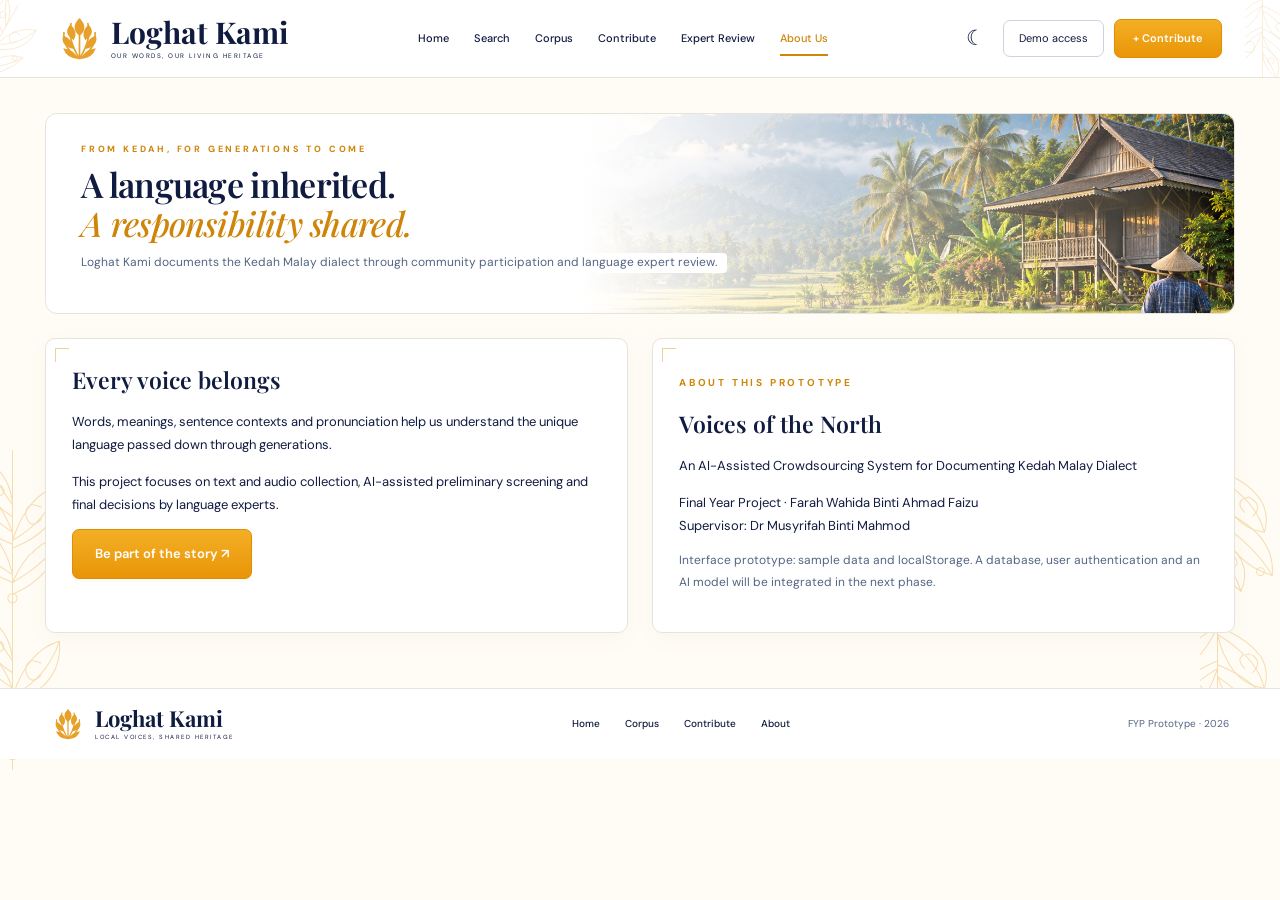
==== loghat-kami/about.html @ 86fd9ef3 "Design interface" ====
<!DOCTYPE html>
<html lang="en" data-theme="light">

<head>
    <meta charset="UTF-8">
    <script>try{document.documentElement.dataset.theme=JSON.parse(localStorage.getItem("lk-theme"))||"light"}catch{}</script>
    <meta name="viewport" content="width=device-width, initial-scale=1.0">
    <meta name="description" content="Loghat Kami — documenting and preserving the Kedah Malay dialect.">
    <title>About Us · Loghat Kami</title>
    <link rel="stylesheet" href="css/style.css">
    <link rel="stylesheet" href="css/heritage.css">
    <script src="js/data.js" defer></script>
    <script src="js/app.js" defer></script>
</head>

<body><a class="skip" href="#main">Skip to content</a>
    <header><a class="brand" href="index.html"><span class="brand-icon" aria-hidden="true"><svg viewBox="0 0 50 60"
                    fill="none" xmlns="http://www.w3.org/2000/svg">
                    <path d="M25 55V9M25 55Q4 42 6 22M25 55Q46 42 44 22M25 55Q9 28 15 11M25 55Q41 28 35 11"
                        stroke="currentColor" stroke-width="2" />
                    <path
                        d="M25 5Q13 17 25 27Q37 17 25 5M14 13Q4 24 18 32Q24 22 14 13M36 13Q46 24 32 32Q26 22 36 13M5 26Q1 39 18 43Q18 32 5 26M45 26Q49 39 32 43Q32 32 45 26M5 42Q9 54 23 55Q19 44 5 42M45 42Q41 54 27 55Q31 44 45 42"
                        fill="currentColor" />
                </svg></span><span>Loghat Kami<small>OUR WORDS, OUR LIVING HERITAGE</small></span></a>
        <nav aria-label="Main navigation"><a href="index.html">Home</a><a href="corpus.html?q=" class="search-nav">Search</a><a href="corpus.html">Corpus</a><a href="contribute.html">Contribute</a><a href="review.html">Expert Review</a><a href="about.html" aria-current="page">About Us</a></nav>
        <div class="nav-actions"><button id="theme" class="icon-button" aria-label="Toggle colour theme">☀</button><button id="profile" class="outline">Demo access</button><a class="button gold small" href="contribute.html">+
                Contribute</a></div>
    </header>
    <main id="main" class="page">
        <div class="page-intro"><span class="eyebrow">FROM KEDAH, FOR GENERATIONS TO COME</span>
            <h1>A language inherited.<br><em>A responsibility shared.</em></h1>
            <p>Loghat Kami documents the Kedah Malay dialect through community participation and language expert review.</p>
        </div>
        <div class="about-grid">
            <section class="panel">
                <h2>Every voice belongs</h2>
                <p>Words, meanings, sentence contexts and pronunciation help us understand the unique language passed down through generations.</p>
                <p>This project focuses on text and audio collection, AI-assisted preliminary screening and final decisions by language experts.</p><a class="button gold" href="contribute.html">Be part of the story ↗</a>
            </section>
            <section class="panel"><span class="eyebrow">ABOUT THIS PROTOTYPE</span>
                <h2>Voices of the North</h2>
                <p>An AI-Assisted Crowdsourcing System for Documenting Kedah Malay Dialect</p>
                <p>Final Year Project · Farah Wahida Binti Ahmad Faizu<br>Supervisor: Dr Musyrifah Binti Mahmod</p>
                <p class="muted">Interface prototype: sample data and localStorage. A database, user authentication and an AI model will be integrated in the next phase.</p>
            </section>
        </div>
    </main>
    <footer><a class="brand" href="index.html"><span class="brand-icon" aria-hidden="true"><svg viewBox="0 0 50 60"
                    fill="none" xmlns="http://www.w3.org/2000/svg">
                    <path d="M25 55V9M25 55Q4 42 6 22M25 55Q46 42 44 22M25 55Q9 28 15 11M25 55Q41 28 35 11"
                        stroke="currentColor" stroke-width="2" />
                    <path
                        d="M25 5Q13 17 25 27Q37 17 25 5M14 13Q4 24 18 32Q24 22 14 13M36 13Q46 24 32 32Q26 22 36 13M5 26Q1 39 18 43Q18 32 5 26M45 26Q49 39 32 43Q32 32 45 26M5 42Q9 54 23 55Q19 44 5 42M45 42Q41 54 27 55Q31 44 45 42"
                        fill="currentColor" />
                </svg></span><span>Loghat Kami<small>LOCAL VOICES, SHARED HERITAGE</small></span></a>
        <nav class="footer-nav" aria-label="Footer navigation"><a href="index.html">Home</a><a href="corpus.html">Corpus</a><a href="contribute.html">Contribute</a><a href="about.html">About</a></nav><span>FYP Prototype · 2026</span>
    </footer>
    <dialog id="detail"><button class="dialog-close icon-button" aria-label="Close">✕</button>
        <div id="detail-content"></div>
    </dialog>
    <div id="toast" role="status"></div>
</body>

</html>
---- loghat-kami/css/style.css ----
@import url('https://fonts.googleapis.com/css2?family=DM+Sans:wght@400;500;600;700&family=Playfair+Display:ital,wght@0,500;0,600;0,700;1,500;1,600&display=swap');
:root {
    --bg: #071c22;
    --surface: #0d2830;
    --surface2: #12343c;
    --text: #f2f0e8;
    --muted: #a0b4b5;
    --line: #28434a;
    --gold: #e4bd74;
    --gold-dark: #302611;
    --green: #78d5ae;
    --shadow: 0 16px 45px #0002;
    color-scheme: dark
}

html[data-theme=light] {
    --bg: #f8f5ed;
    --surface: #fffdf7;
    --surface2: #ecefe5;
    --text: #173632;
    --muted: #5b716c;
    --line: #d6dcd0;
    --gold: #936322;
    --gold-dark: #fff6e3;
    --green: #237b57;
    color-scheme: light
}

* {
    box-sizing: border-box
}

body {
    margin: 0;
    background: var(--bg);
    color: var(--text);
    font: 14px/1.65 'DM Sans', Arial, sans-serif
}

h1,
h2,
h3,
.brand {
    font-family: 'Playfair Display', Georgia, serif
}

h1,
h2,
h3,
p {
    margin-top: 0
}

h1 {
    font-size: clamp(38px, 4.6vw, 68px);
    line-height: 1.15;
    font-weight: 500;
    letter-spacing: -1.5px
}

h2 {
    font-size: 30px;
    line-height: 1.3;
    font-weight: 500
}

h3 {
    font-size: 29px;
    margin-bottom: 8px
}

a {
    color: inherit;
    text-decoration: none
}

button,
input,
textarea,
select {
    font: inherit
}

button,
a,
input,
select,
textarea {
    -webkit-tap-highlight-color: transparent
}

button,
.button {
    cursor: pointer
}

button:focus-visible,
a:focus-visible {
    outline: 3px solid var(--gold);
    outline-offset: 4px
}

button {
    border: 0
}

header {
    height: 100px;
    display: flex;
    align-items: center;
    justify-content: space-between;
    padding: 0 5%;
    gap: 25px;
    border-bottom: 1px solid var(--line)
}

.brand {
    display: flex;
    align-items: center;
    gap: 10px;
    font-size: 28px;
    font-weight: 600;
    white-space: nowrap;
    line-height: 1.2
}

.brand-icon {
    font-size: 55px;
    color: var(--gold);
    line-height: 1
}

.brand small {
    display: block;
    font: 8px/2.5 'DM Sans', Arial, sans-serif;
    letter-spacing: 2px
}

.nav-actions,
nav {
    display: flex;
    align-items: center;
    gap: 24px
}

nav a {
    font-size: 12px;
    position: relative;
    padding: 38px 0
}

nav a[aria-current] {
    color: var(--gold)
}

nav a[aria-current]:after {
    content: '';
    position: absolute;
    height: 2px;
    background: var(--gold);
    bottom: 23px;
    left: 0;
    right: 0
}

.nav-actions {
    gap: 12px
}

.button,
button.gold {
    display: inline-flex;
    align-items: center;
    justify-content: center;
    border-radius: 5px;
    padding: 13px 22px;
    font-weight: 600
}

.gold {
    background: #e4bd74;
    color: #192b26
}

.small {
    padding: 10px 17px
}

.outline {
    background: transparent;
    border: 1px solid var(--line);
    border-radius: 5px;
    color: var(--text);
    padding: 10px 16px
}

.icon-button {
    background: transparent;
    color: var(--gold);
    font-size: 22px;
    padding: 8px
}

.hero {
    position: relative;
    min-height: 580px;
    background: linear-gradient(90deg, #061d23 1%, #061d23e8 27%, #061d2350 65%, #061d230a), url('../assets/kedah.svg') center 58%/cover;
    color: #fff7e8;
    padding: 66px 7% 85px;
    overflow: hidden
}

.hero:before {
    content: '✥';
    position: absolute;
    left: -50px;
    top: 25px;
    font-size: 250px;
    opacity: .1;
    color: #f0c879
}

.hero-content {
    position: relative;
    max-width: 610px
}

.eyebrow {
    font-size: 10px;
    letter-spacing: 2.8px;
    color: var(--gold);
    font-weight: 700;
    display: block;
    margin-bottom: 18px
}

.hero h1 {
    margin-bottom: 22px
}

.hero h1 em,
h1 em {
    color: #e8c98b;
    font-weight: 500
}

.hero p {
    max-width: 460px;
    color: #ccd5cc;
    font-size: 15px;
    line-height: 1.8;
    margin-bottom: 28px
}

.search {
    display: flex;
    align-items: center;
    background: var(--surface);
    border: 1px solid var(--line);
    border-radius: 6px;
    padding: 5px 6px 5px 16px;
    gap: 10px
}

.search input {
    border: 0 !important;
    background: transparent !important;
    margin: 0 !important;
    box-shadow: none !important;
    min-width: 0;
    width: 100%;
    padding: 10px !important;
    color: var(--text)
}

.hero-search {
    max-width: 530px;
    background: #092b30;
    border-color: #4c7669;
    color: #eee
}

.hero-search input {
    color: #fff
}

.search button {
    background: #e4bd74;
    color: #16302d;
    border-radius: 4px;
    padding: 11px 21px
}

.suggestions {
    display: flex;
    align-items: center;
    gap: 10px;
    color: #c4cfc6;
    font-size: 11px;
    margin-top: 14px
}

.suggestions a {
    border: 1px solid #7c95826b;
    padding: 3px 15px;
    border-radius: 20px
}

.hero-note {
    position: absolute;
    right: 7%;
    bottom: 120px;
    text-align: right;
    display: grid;
    gap: 13px
}

.hero-note strong {
    font: italic 30px/1.4 Georgia, serif;
    color: #fff0c9
}

.hero-note span {
    font-size: 9px;
    letter-spacing: 2px
}

.hero-bottom {
    position: absolute;
    bottom: 0;
    left: 0;
    right: 0;
    padding: 20px 7%;
    background: #09232bbf;
    border-top: 1px solid #d4b56a33;
    font-size: 9px;
    letter-spacing: 2px;
    display: flex;
    justify-content: space-between;
    color: #e6d1a4
}

.stats {
    display: grid;
    grid-template-columns: repeat(4, 1fr);
    margin: 0 7%;
    border-bottom: 1px solid var(--line)
}

.stat {
    padding: 26px 25px;
    display: flex;
    gap: 16px;
    align-items: center;
    border-right: 1px solid var(--line)
}

.stat:last-child {
    border: 0
}

.stat-icon {
    font-size: 25px;
    color: var(--gold)
}

.stat strong {
    display: block;
    font: 26px Georgia, serif;
    line-height: 1.4
}

.stat small {
    font-size: 10px;
    color: var(--muted)
}

.section {
    margin: 55px 7%
}

.section-heading {
    display: flex;
    align-items: end;
    justify-content: space-between;
    gap: 20px;
    margin-bottom: 25px
}

.section-heading h2 {
    margin: 0
}

.section-heading .eyebrow {
    margin-bottom: 8px
}

.text-link {
    font-size: 12px;
    color: var(--gold)
}

.word-grid {
    display: grid;
    grid-template-columns: repeat(4, minmax(0, 1fr));
    gap: 20px
}

.word-card {
    border: 1px solid var(--line);
    background: var(--surface);
    border-radius: 8px;
    overflow: hidden;
    transition: transform .2s, box-shadow .2s
}

.word-card:hover {
    transform: translateY(-4px);
    box-shadow: var(--shadow)
}

.word-body {
    padding: 22px 20px 15px;
    min-height: 183px
}

.word-title {
    display: flex;
    justify-content: space-between;
    align-items: start
}

.word-title h3 {
    font-size: 29px
}

.audio-button {
    border: 1px solid var(--line);
    background: var(--surface2);
    color: var(--gold);
    border-radius: 50%;
    width: 31px;
    height: 31px
}

.word-card p {
    color: var(--muted);
    font-size: 12px;
    min-height: 40px;
    margin-bottom: 12px
}

.word-meta {
    display: flex;
    justify-content: space-between;
    font-size: 10px;
    color: var(--muted)
}

.badge {
    font-size: 9px;
    display: inline-block;
    border: 1px solid #59947a66;
    color: var(--green);
    background: #4b997515;
    padding: 3px 8px;
    border-radius: 20px
}

.word-landscape {
    height: 105px;
    background: linear-gradient(0deg, #092b3033, #092b3000), url('../assets/kedah.svg') center 60%/cover;
    border-top: 1px solid var(--line);
    display: flex;
    align-items: end;
    justify-content: end;
    padding: 10px
}

.word-landscape button {
    font-size: 10px;
    background: #072329c9;
    color: #fff;
    border: 1px solid #ffffff33;
    padding: 5px 10px;
    border-radius: 3px
}

.word-card:nth-child(2n) .word-landscape {
    background-position: 85% 65%
}

.journey {
    display: grid;
    grid-template-columns: 1.1fr 1fr;
    background: var(--surface);
    border: 1px solid var(--line);
    padding: 38px 45px;
    border-radius: 8px;
    gap: 70px
}

.journey p {
    color: var(--muted);
    font-size: 13px
}

.steps>div {
    display: flex;
    gap: 20px;
    margin: 0 0 20px
}

.steps b {
    font: italic 24px Georgia;
    color: var(--gold);
    border-bottom: 1px solid var(--line)
}

.steps span {
    font-size: 12px;
    color: var(--muted)
}

.steps strong {
    display: block;
    font-size: 14px;
    color: var(--text)
}

footer {
    margin-top: 70px;
    padding: 32px 7%;
    border-top: 1px solid var(--line);
    display: flex;
    align-items: center;
    justify-content: space-between;
    gap: 25px
}

footer .brand {
    font-size: 23px
}

footer p,
footer>span {
    font-size: 11px;
    color: var(--muted);
    margin: 0
}

.page {
    max-width: 1250px;
    margin: 0 auto;
    padding: 45px 45px 20px;
    min-height: 65vh
}

.page-intro {
    margin: 0 0 30px;
    max-width: 800px
}

.page-intro h1 {
    font-size: 43px;
    margin-bottom: 14px
}

.page-intro p,
.muted {
    color: var(--muted);
    font-size: 12px
}

.panel {
    padding: 27px;
    background: var(--surface);
    border: 1px solid var(--line);
    border-radius: 8px
}

.panel h2 {
    font-size: 23px;
    margin-bottom: 15px
}

.panel p {
    line-height: 1.8
}

.workflow {
    display: flex;
    gap: 35px;
    padding: 17px 0;
    margin-bottom: 26px;
    border-block: 1px solid var(--line);
    color: var(--muted);
    font-size: 12px
}

.workflow .active {
    color: var(--gold)
}

.contribution-layout {
    display: grid;
    grid-template-columns: 1.3fr 1fr;
    gap: 24px
}

label {
    display: block;
    font-size: 12px;
    margin: 17px 0
}

input,
textarea,
select {
    width: 100%;
    padding: 12px 14px;
    background: var(--bg);
    color: var(--text);
    border: 1px solid var(--line);
    border-radius: 5px;
    margin-top: 7px
}

input:focus,
textarea:focus,
select:focus {
    outline: 1px solid var(--gold)
}

textarea {
    resize: vertical;
    min-height: 95px
}

.location-card {
    background: var(--surface2);
    display: flex;
    align-items: center;
    gap: 15px;
    padding: 20px;
    font-size: 30px;
    color: var(--gold);
    border-radius: 5px
}

.location-card strong {
    display: block;
    font-size: 12px;
    color: var(--text)
}

.location-card small {
    font-size: 10px;
    display: block;
    color: var(--muted)
}

.upload {
    display: flex;
    align-items: center;
    flex-direction: column;
    border: 1px dashed #72918c;
    border-radius: 6px;
    padding: 20px 12px;
    gap: 8px;
    color: var(--gold);
    font-size: 22px
}

.upload strong {
    font-size: 12px
}

.upload small {
    font-size: 10px;
    color: var(--muted)
}

.upload input {
    font-size: 10px;
    padding: 6px
}

.full {
    width: 100%
}

audio {
    width: 100%;
    margin: 10px 0
}

.notice {
    display: flex;
    align-items: start;
    gap: 12px;
    border: 1px solid #5483a44d;
    background: #5180aa12;
    padding: 16px 20px;
    color: var(--muted);
    font-size: 12px;
    border-radius: 6px;
    margin: 20px 0
}

.form-actions {
    grid-column: 1/-1;
    display: flex;
    justify-content: end;
    gap: 12px
}

.toolbar {
    display: flex;
    gap: 14px;
    align-items: center;
    margin-top: 28px
}

.toolbar .search {
    flex: 1
}

.toolbar select {
    width: 180px;
    margin: 0
}

.toolbar button {
    white-space: nowrap
}

.pagination {
    display: flex;
    justify-content: center;
    gap: 8px;
    margin: 25px
}

.pagination button {
    padding: 7px 14px;
    border-radius: 4px;
    background: var(--surface);
    color: var(--text);
    border: 1px solid var(--line)
}

.pagination button.active {
    background: var(--gold);
    color: var(--bg)
}

.screen-grid,
.about-grid {
    display: grid;
    grid-template-columns: 1fr 1fr;
    gap: 24px
}

.score {
    width: 120px;
    height: 120px;
    border-radius: 50%;
    border: 9px solid var(--green);
    display: flex;
    align-items: center;
    justify-content: center;
    font: 26px Georgia;
    color: var(--green);
    margin: 25px auto
}

.checklist {
    padding-left: 20px;
    line-height: 2.3;
    font-size: 12px
}

.review-grid {
    display: grid;
    grid-template-columns: 300px 1fr;
    gap: 24px;
    margin-top: 25px
}

.page .stats {
    margin: 0
}

.review-item {
    display: block;
    text-align: left;
    background: var(--bg);
    color: var(--text);
    border: 1px solid var(--line);
    padding: 14px;
    width: 100%;
    border-radius: 5px;
    margin-top: 12px
}

.review-item.selected {
    border-color: var(--gold)
}

.review-item small {
    display: block;
    color: var(--muted)
}

.review-actions {
    display: flex;
    gap: 10px;
    flex-wrap: wrap;
    margin-top: 25px
}

.danger {
    color: #f5a395;
    border-color: #934e4e
}

.table-wrap {
    overflow-x: auto;
    grid-column: 1/-1
}

table {
    width: 100%;
    border-collapse: collapse;
    text-align: left;
    background: var(--surface);
    font-size: 12px
}

th,
td {
    padding: 16px;
    border-bottom: 1px solid var(--line)
}

th {
    color: var(--gold)
}

.empty {
    text-align: center;
    padding: 50px;
    grid-column: 1/-1;
    border: 1px dashed var(--line);
    border-radius: 8px;
    color: var(--muted)
}

dialog {
    max-width: 550px;
    width: 90%;
    background: var(--surface);
    color: var(--text);
    border: 1px solid var(--line);
    border-radius: 10px;
    padding: 35px;
    box-shadow: var(--shadow)
}

dialog::backdrop {
    background: #0009;
    backdrop-filter: blur(4px)
}

.dialog-close {
    position: absolute;
    right: 12px;
    top: 10px
}

dl {
    display: grid;
    grid-template-columns: 95px 1fr;
    gap: 12px;
    font-size: 12px
}

dt {
    color: var(--muted)
}

dd {
    margin: 0;
    overflow-wrap: anywhere
}

#toast {
    position: fixed;
    bottom: 25px;
    left: 50%;
    transform: translateX(-50%);
    padding: 14px 24px;
    background: var(--text);
    color: var(--bg);
    border-radius: 6px;
    box-shadow: var(--shadow);
    display: none;
    z-index: 20;
    max-width: 90%;
    font-size: 12px
}

.skip {
    position: absolute;
    top: -80px
}

.skip:focus {
    top: 5px;
    left: 5px;
    background: var(--surface);
    padding: 10px;
    z-index: 100
}

.sr-only {
    position: absolute;
    width: 1px;
    height: 1px;
    overflow: hidden;
    clip: rect(0, 0, 0, 0)
}

.panel .eyebrow {
    margin-top: 10px
}

.review-edit {
    display: grid;
    grid-template-columns: 1fr 1fr;
    gap: 0 15px
}

.review-edit .span {
    grid-column: 1/-1
}

button:disabled {
    opacity: .5;
    cursor: not-allowed
}

@media(min-width:1600px) {
    header {
        padding-inline: 7%
    }
    .hero {
        min-height: 650px;
        padding-top: 95px
    }
    .hero-content {
        max-width: 660px
    }
}

@media(max-width:1100px) {
    header {
        height: auto;
        flex-wrap: wrap;
        padding: 20px 5%
    }
    nav {
        order: 3;
        width: 100%;
        justify-content: center
    }
    nav a {
        padding: 10px 0
    }
    nav a[aria-current]:after {
        bottom: 0
    }
    .word-grid {
        grid-template-columns: repeat(2, 1fr)
    }
    .hero-note {
        right: 5%
    }
    .hero-content {
        max-width: 560px
    }
    .stat {
        padding: 22px 10px;
        gap: 10px
    }
    .journey {
        gap: 30px
    }
    .toolbar {
        flex-wrap: wrap
    }
    .toolbar .search {
        flex-basis: 100%
    }
}

@media(max-width:650px) {
    header {
        gap: 12px
    }
    .brand {
        font-size: 24px
    }
    .nav-actions {
        margin-left: auto
    }
    .nav-actions .small {
        display: none
    }
    #profile {
        font-size: 10px;
        padding: 7px
    }
    nav {
        gap: 20px;
        overflow: auto;
        justify-content: flex-start
    }
    nav a {
        font-size: 11px;
        white-space: nowrap
    }
    .hero {
        padding: 45px 6% 95px;
        min-height: 570px;
        background-position: 65% center
    }
    .hero-note {
        display: none
    }
    .hero h1 {
        font-size: 46px
    }
    .hero p {
        font-size: 13px
    }
    .hero-bottom {
        font-size: 8px;
        padding: 20px 6%
    }
    .hero-bottom span {
        display: none
    }
    .suggestions {
        gap: 6px
    }
    .suggestions a {
        padding: 3px 10px
    }
    .stats {
        grid-template-columns: repeat(2, 1fr);
        margin: 0 6%
    }
    .stat {
        border-bottom: 1px solid var(--line);
        padding: 20px 8px
    }
    .stat:nth-child(2) {
        border-right: 0
    }
    .section {
        margin: 38px 6%
    }
    .section-heading {
        align-items: start
    }
    .section-heading h2 {
        font-size: 26px
    }
    .section-heading .text-link {
        max-width: 95px;
        text-align: right
    }
    .eyebrow {
        font-size: 8px;
        letter-spacing: 2px
    }
    .word-grid {
        gap: 12px
    }
    .word-body {
        padding: 17px 13px;
        min-height: 190px
    }
    .word-title h3 {
        font-size: 26px
    }
    .word-meta {
        gap: 5px;
        flex-wrap: wrap
    }
    .journey {
        grid-template-columns: 1fr;
        padding: 25px;
        gap: 20px
    }
    .page {
        padding: 30px 6%
    }
    .page-intro h1 {
        font-size: 34px
    }
    .contribution-layout,
    .screen-grid,
    .about-grid,
    .review-grid {
        grid-template-columns: 1fr
    }
    .workflow {
        gap: 15px;
        font-size: 10px
    }
    .panel {
        padding: 21px
    }
    .toolbar select {
        width: calc(50% - 8px)
    }
    .review-edit {
        grid-template-columns: 1fr
    }
    .review-edit .span {
        grid-column: auto
    }
    footer {
        flex-wrap: wrap;
        padding: 25px 6%;
        margin-top: 40px
    }
    footer p {
        display: none
    }
    .form-actions .button {
        font-size: 12px;
        padding: 12px
    }
    .review-actions button {
        flex: 1
    }
    .toolbar .outline {
        width: 100%
    }
}

.search button {
    flex-shrink: 0;
    white-space: nowrap
}

.brand-icon svg {
    display: block;
    width: 43px;
    height: 50px
}

.hero:before {
    content: '';
    width: 100px;
    height: 100px;
    left: -50px;
    top: 35px;
    border: 1px solid #d6b572;
    transform: rotate(45deg);
    box-shadow: 0 0 0 12px #d6b57222, 0 0 0 24px #d6b57222
}

.panel {
    position: relative
}

.panel:before {
    content: '';
    position: absolute;
    top: 7px;
    left: 7px;
    width: 13px;
    height: 13px;
    border-top: 1px solid var(--gold);
    border-left: 1px solid var(--gold);
    opacity: .6;
    pointer-events: none
}
---- loghat-kami/css/heritage.css ----
/* Shared heritage design: normal mode and night mode. */

:root,
html[data-theme="light"] {
    --bg: #fffcf5;
    --surface: #fff;
    --surface2: #f8f5e9;
    --text: #101b40;
    --muted: #536583;
    --line: #e6e4dc;
    --gold: #ce8509;
    --gold-dark: #fff0c7;
    --green: #087953;
    --shadow: 0 5px 22px #967c3a0b;
    --hero-wash: linear-gradient(90deg, #fffdf7f5 0%, #fffdf7dc 28%, #fffdf78a 45%, #fffdf700 68%);
    color-scheme: light
}

html[data-theme="dark"] {
    --bg: #0c1726;
    --surface: #132338;
    --surface2: #1b3045;
    --text: #f4efe2;
    --muted: #aebdd0;
    --line: #2c3e53;
    --gold: #eab654;
    --gold-dark: #332b1c;
    --green: #7bd4af;
    --shadow: 0 5px 22px #0002;
    --hero-wash: linear-gradient(90deg, #0c1726f5 0%, #0c1726dc 28%, #0c17268a 48%, #0c172611 80%);
    color-scheme: dark
}

body {
    background: var(--bg);
    font-size: 13px;
    position: relative
}

body:before,
body:after {
    content: '';
    position: absolute;
    z-index: -1;
    pointer-events: none;
    width: 130px;
    height: 320px;
    background: url('../assets/heritage-motif.svg') left top/125px auto repeat-y;
    opacity: .35;
    top: 450px
}

body:before {
    left: -50px
}

body:after {
    right: 0;
    bottom: 0;
    top: auto;
    width: 80px;
    transform: rotate(180deg)
}

header {
    height: 78px;
    padding: 0 4.5%;
    gap: 28px;
    background: var(--surface);
    position: relative;
    z-index: 2
}

header:before,
header:after {
    content: '';
    position: absolute;
    pointer-events: none;
    top: 0;
    bottom: 0;
    width: 70px;
    background: url('../assets/heritage-motif.svg') center/75px auto;
    opacity: .28
}

header:before {
    left: -36px;
    transform: rotate(30deg)
}

header:after {
    right: 0;
    width: 35px;
    transform: rotate(180deg)
}

.brand {
    font-size: 30px;
    gap: 10px;
    font-weight: 700;
    color: var(--text)
}

.brand small {
    font-size: 6.5px;
    letter-spacing: 1.5px;
    line-height: 2
}

.brand-icon {
    color: #e7a12a
}

.brand-icon svg {
    width: 43px;
    height: 49px
}

nav {
    gap: 25px
}

nav a {
    padding: 26px 0;
    font-size: 11px;
    font-weight: 500;
    white-space: nowrap
}

nav a[aria-current] {
    color: var(--gold)
}

nav a[aria-current]:after {
    bottom: 18px
}

.nav-actions {
    gap: 10px
}

.nav-actions .outline {
    padding: 8px 15px;
    font-size: 11px;
    border-color: #ccd3df
}

.nav-actions .small {
    padding: 9px 18px;
    font-size: 11px
}

.gold {
    background: linear-gradient(#f4af25, #e99507);
    color: #fff!important;
    border: 1px solid #dc8e06;
    box-shadow: 0 2px 4px #ce850911
}

.button,
button.gold,
.outline {
    border-radius: 7px
}

.icon-button {
    color: var(--text);
    font-size: 21px
}

.hero {
    min-height: 370px;
    padding: 34px 12% 25px;
    background: var(--hero-wash), url('../assets/kedah-heritage.png') center 57%/cover;
    color: var(--text);
    isolation: isolate
}

.hero:before {
    display: block;
    content: '';
    width: 145px;
    height: 100%;
    top: 0;
    left: -20px;
    transform: none;
    box-shadow: none;
    border: 0;
    background: url('../assets/heritage-motif.svg') center/140px 200px repeat-y;
    opacity: .55;
    z-index: -1
}

.hero-content {
    max-width: 690px
}

.hero h1 {
    font-size: clamp(46px, 4.7vw, 70px);
    font-weight: 700;
    letter-spacing: -2px;
    margin: 0 0 2px;
    line-height: 1.1
}

.hero h2 {
    font: 500 clamp(20px, 2.05vw, 29px)/1.18 'Playfair Display', Georgia, serif;
    margin: 6px 0 9px;
    letter-spacing: -.3px
}

.hero p {
    font: 15px/1.55 Georgia, serif;
    color: var(--text);
    max-width: 570px;
    margin-bottom: 18px
}

.hero-search {
    max-width: 690px;
    background: var(--surface);
    color: var(--text);
    border: 1px solid var(--line);
    border-radius: 14px;
    padding: 3px 4px 3px 17px;
    box-shadow: 0 2px 10px #10264a0b;
    gap: 12px
}

.hero-search>span {
    font-size: 28px;
    line-height: 1
}

.hero-search input {
    color: var(--text);
    font-size: 12px
}

.hero-search button {
    background: #008d8b;
    color: #fff;
    padding: 10px 29px;
    border: 1px solid #50b0a3;
    border-radius: 10px;
    font-size: 14px
}

.suggestions {
    color: var(--text);
    font-size: 10px;
    gap: 9px;
    margin-top: 9px;
    flex-wrap: wrap
}

.suggestions a {
    background: var(--surface);
    border: 1px solid var(--line);
    padding: 3px 17px;
    box-shadow: 0 2px 7px #172d4d07
}

.suggestions a:hover {
    border-color: var(--gold);
    color: var(--gold)
}

.hero-note {
    right: 9%;
    bottom: 145px;
    transform: rotate(-8deg);
    text-shadow: 0 2px 4px #34442d
}

.hero-note strong {
    color: #fffdf3;
    font: italic 27px/1.35 Georgia, serif;
    font-weight: 500
}

.heritage-ribbon {
    position: absolute;
    right: 2%;
    top: 0;
    letter-spacing: 3px;
    font-size: 9px;
    line-height: 1.9;
    padding: 22px 16px 31px;
    border: 1px solid #d59b35;
    border-top: none;
    color: #9b5c17;
    background: #fffcf1ed;
    clip-path: polygon(0 0, 100% 0, 100% 100%, 50% 90%, 0 100%)
}

.home-page .stats {
    position: relative;
    margin: 0 3%;
    padding: 0;
    gap: 15px;
    border: 0;
    transform: translateY(-1px)
}

.stat {
    background: var(--surface);
    border: 1px solid var(--line)!important;
    border-radius: 10px;
    box-shadow: var(--shadow);
    padding: 16px 20px;
    gap: 18px;
    position: relative;
    overflow: hidden;
    min-height: 105px
}

.stat:after,
.journey-card:after {
    content: '';
    position: absolute;
    pointer-events: none;
    right: -11px;
    bottom: -23px;
    width: 68px;
    height: 92px;
    background: url('../assets/heritage-motif.svg') center/65px auto;
    opacity: .22;
    transform: rotate(-25deg)
}

.stat-icon {
    flex: 0 0 58px;
    width: 58px;
    height: 58px;
    border-radius: 50%;
    display: grid;
    place-items: center;
    background: #fff6d9;
    color: #d69112;
    font-size: 33px
}

.stat:nth-child(2) .stat-icon {
    background: #eff8ef;
    color: #087a52
}

.stat:nth-child(3) .stat-icon {
    background: #edf9f4;
    color: #00815f
}

.stat strong {
    font: bold 27px/1.1 Georgia, serif;
    color: var(--text)
}

.stat-title {
    display: block;
    font: 15px/1.45 Georgia, serif;
    margin: 2px 0
}

.stat small {
    display: block;
    max-width: 190px;
    font: 11px/1.35 Georgia, serif;
    color: var(--muted)
}

.section {
    margin: 22px 4.2%
}

.section-heading {
    margin-bottom: 12px;
    align-items: center;
    gap: 14px
}

.section-heading h2 {
    font-weight: 700;
    font-size: 25px;
    line-height: 1.2;
    letter-spacing: -.5px;
    display: flex;
    align-items: center;
    gap: 10px
}

.heading-mark {
    color: #dc940e;
    font-size: 39px;
    line-height: .75;
    font-family: Georgia, serif
}

.section-heading p {
    font: 13px/1.4 Georgia, serif;
    color: var(--muted);
    margin: 3px 0 0 40px
}

.text-link {
    color: #1471bc;
    font-size: 12px;
    white-space: nowrap
}

.featured-shell {
    position: relative;
    padding: 0 8px
}

.home-page .word-grid {
    grid-template-columns: repeat(5, minmax(0, 1fr));
    gap: 14px
}

.word-card {
    background: linear-gradient(135deg, var(--surface), var(--surface) 65%, var(--surface2));
    border-radius: 9px;
    box-shadow: var(--shadow)
}

.word-body {
    padding: 14px 16px 11px;
    min-height: 0
}

.word-title {
    align-items: center;
    gap: 6px
}

.word-title h3 {
    font: bold 23px/1.15 Georgia, serif;
    margin-bottom: 4px
}

.audio-button {
    width: 25px;
    height: 25px;
    min-width: 25px;
    font-size: 12px;
    color: var(--green);
    background: var(--surface2)
}

.word-card p.word-meaning {
    min-height: 33px;
    color: var(--text);
    font: 13px/1.3 Georgia, serif;
    margin: 4px 0 9px
}

.word-context {
    display: flex;
    align-items: center;
    gap: 10px;
    min-height: 52px
}

.word-thumbnail {
    flex: 0 0 70px;
    height: 55px;
    border-radius: 5px;
    background: url('../assets/kedah-heritage.png') 75% 70%/250px auto;
    border: 1px solid var(--line)
}

.word-card:nth-child(2n) .word-thumbnail {
    background-position: 95% 45%
}

.word-card:nth-child(3n) .word-thumbnail {
    background-position: 50% 68%
}

.word-context q {
    font: 11px/1.35 Georgia, serif;
    color: var(--muted);
    overflow-wrap: anywhere
}

.word-meta {
    font-size: 9px;
    margin-top: 11px;
    align-items: center;
    gap: 6px
}

.word-meta button {
    border: 0;
    background: none;
    color: var(--gold);
    padding: 0;
    font-size: 9px;
    text-align: right
}

.carousel-arrow {
    position: absolute;
    width: 31px;
    height: 31px;
    border: 1px solid var(--line);
    border-radius: 50%;
    background: var(--surface);
    color: var(--text);
    font: 27px/1 Georgia;
    top: 45%;
    z-index: 1;
    box-shadow: var(--shadow)
}

.previous {
    left: -15px
}

.next {
    right: -15px
}

.journey-section {
    margin-top: 19px
}

.journey-grid {
    display: grid;
    grid-template-columns: repeat(4, minmax(0, 1fr));
    gap: 15px
}

.journey-card {
    display: flex;
    position: relative;
    overflow: hidden;
    align-items: center;
    gap: 15px;
    background: var(--surface);
    border: 1px solid var(--line);
    border-radius: 9px;
    padding: 15px 17px;
    box-shadow: var(--shadow);
    transition: border-color .2s, transform .2s
}

.journey-card:hover {
    border-color: var(--gold);
    transform: translateY(-3px)
}

.journey-icon {
    width: 55px;
    height: 55px;
    flex: 0 0 55px;
    display: grid;
    place-items: center;
    border-radius: 50%;
    font-size: 31px;
    box-shadow: inset 0 0 0 1px #ffffff80, 0 2px 5px #0001
}

.teal {
    background: linear-gradient(135deg, #00a5a2, #007a80);
    color: #fff
}

.amber {
    background: linear-gradient(135deg, #ffce55, #f2a000);
    color: #1d294a
}

.red {
    background: linear-gradient(135deg, #ff6774, #dc2134);
    color: #fff
}

.cream {
    background: linear-gradient(135deg, #fff0b8, #ffd873);
    color: #1f4e75
}

.journey-card strong {
    display: block;
    font: bold 15px/1.2 Georgia, serif;
    margin-bottom: 5px
}

.journey-card small {
    display: block;
    font: 11px/1.35 Georgia, serif;
    color: var(--muted)
}

.journey-card>b {
    position: absolute;
    bottom: 10px;
    right: 9px;
    font: 19px Georgia;
    background: var(--surface);
    border: 1px solid var(--line);
    border-radius: 50%;
    width: 24px;
    height: 24px;
    display: grid;
    place-items: center
}

.journey-card>span:nth-child(2) {
    padding-right: 11px
}

.how-section {
    margin-top: 15px;
    margin-bottom: 14px
}

.how-section .section-heading h2 {
    font-size: 20px
}

.how-section .section-heading p {
    font-size: 12px
}

.how-grid {
    display: grid;
    grid-template-columns: 1fr 30px 1fr 30px 1fr;
    gap: 18px;
    padding: 0 35px;
    align-items: center
}

.how-grid>div {
    display: flex;
    align-items: center;
    gap: 17px
}

.how-icon {
    display: grid;
    place-items: center;
    width: 56px;
    height: 56px;
    flex: 0 0 56px;
    background: #fff1be;
    color: #9b6509;
    border-radius: 50%;
    font-size: 33px
}

.how-icon.mint {
    background: #c4f7e7;
    color: #075b52
}

.how-icon.blue {
    background: #d1e5ff;
    color: #143b72
}

.how-grid h3 {
    font: bold 14px/1.2 Georgia, serif;
    margin-bottom: 5px
}

.how-grid p {
    font: 11px/1.35 Georgia, serif;
    margin: 0;
    color: var(--muted)
}

.flow-arrow {
    font-size: 27px;
    color: var(--text)
}

footer {
    background: var(--surface);
    margin-top: 25px;
    padding: 16px 4%;
    gap: 20px
}

.home-page+footer {
    margin-top: 10px
}

footer .brand {
    font-size: 22px
}

footer .brand small {
    font-size: 6px
}

footer .brand-icon svg {
    height: 36px;
    width: 34px
}

footer p,
footer>span {
    font-size: 10px
}

html[data-theme="dark"] .stat-icon {
    background: var(--surface2);
    color: var(--gold)
}

html[data-theme="dark"] .hero h2,
html[data-theme="dark"] .hero p {
    color: var(--text)
}


/* Shared inner-page treatment. */

.page {
    max-width: 1280px;
    padding: 35px 45px 20px
}

.page-intro {
    max-width: none;
    border: 1px solid var(--line);
    padding: 28px 35px;
    border-radius: 12px;
    background: linear-gradient(90deg, var(--surface) 45%, transparent), url('../assets/kedah-heritage.png') right 50%/cover;
    position: relative;
    overflow: hidden;
    margin-bottom: 24px
}

.page-intro:after {
    content: '';
    position: absolute;
    right: 0;
    top: 0;
    width: 85px;
    height: 100%;
    background: url('../assets/heritage-motif.svg') right/90px auto;
    opacity: .25;
    pointer-events: none
}

.page-intro .eyebrow {
    font-size: 9px;
    margin-bottom: 8px
}

.page-intro h1 {
    font-size: 34px;
    font-weight: 600;
    letter-spacing: -.7px;
    margin-bottom: 10px;
    max-width: 750px
}

.page-intro h1 em {
    color: var(--gold)
}

.page-intro p {
    max-width: 650px;
    color: var(--muted);
    font-size: 12px;
    background: var(--surface);
    border-radius: 4px;
    width: fit-content;
    padding-right: 10px
}

.panel {
    border-radius: 10px;
    box-shadow: var(--shadow);
    background: var(--surface);
    padding: 26px
}

.panel:before {
    border-color: #deb35d;
    top: 9px;
    left: 9px
}

.panel h2 {
    font-size: 23px;
    font-weight: 600
}

.workflow {
    background: var(--surface);
    border: 1px solid var(--line);
    border-radius: 8px;
    padding: 14px 22px;
    justify-content: space-between;
    gap: 15px
}

.workflow .active {
    color: var(--green);
    font-weight: 600
}

.notice {
    color: var(--muted);
    background: var(--surface2);
    border-color: var(--line);
    border-left: 3px solid var(--gold);
    padding: 13px 17px
}

.contribution-layout {
    gap: 24px
}

label {
    font-size: 12px;
    font-weight: 500
}

input,
textarea,
select {
    background: var(--bg);
    border-color: var(--line);
    font-size: 12px;
    border-radius: 6px;
    padding: 11px 13px
}

.location-card {
    background: var(--surface2);
    color: var(--gold);
    border: 1px solid var(--line);
    padding: 18px
}

.upload {
    border-color: #bccfc3;
    background: var(--surface2)
}

.upload strong {
    color: var(--green)
}

.toolbar .search {
    background: var(--surface)
}

.toolbar select {
    background: var(--surface)
}

.page .word-grid {
    grid-template-columns: repeat(4, minmax(0, 1fr))
}

.page .stats {
    gap: 15px;
    border: 0
}

.page .stat {
    padding: 17px 15px
}

.page .stat-icon {
    width: 42px;
    height: 42px;
    flex-basis: 42px;
    font-size: 25px
}

.page .stat small {
    font-size: 10px
}

.review-grid {
    grid-template-columns: 285px 1fr
}

.review-item {
    background: var(--bg);
    border-radius: 7px
}

.review-item.selected {
    border-color: var(--gold);
    box-shadow: inset 3px 0 var(--gold)
}

.review-item strong {
    font: 600 20px Georgia, serif
}

.danger {
    color: #b54246;
    border-color: #dbafb0
}

.table-wrap {
    border: 1px solid var(--line);
    border-radius: 8px
}

th {
    background: var(--surface2);
    color: var(--text)
}

.badge {
    font-size: 10px
}

.pagination button.active {
    color: var(--surface)
}

.screen-grid .panel .button {
    margin-top: 10px
}

dl {
    font-size: 13px;
    gap: 15px
}

dialog {
    border-radius: 12px
}

.score {
    box-shadow: 0 0 0 8px var(--surface2)
}

@media(min-width:1600px) {
    header {
        padding-inline: 7%
    }
    .hero {
        min-height: 410px;
        padding: 38px 12% 25px
    }
    .hero-content {
        max-width: 760px
    }
    .hero-search {
        max-width: 730px
    }
    .home-page .stats {
        margin-inline: 5%
    }
    .section {
        margin-inline: 6%
    }
}

@media(max-width:1150px) {
    header {
        height: auto;
        min-height: 76px;
        flex-wrap: wrap;
        padding: 13px 4%;
        gap: 12px
    }
    .brand {
        font-size: 26px
    }
    nav {
        order: 3;
        width: 100%;
        justify-content: center;
        gap: 30px
    }
    nav a {
        padding: 3px 0 8px
    }
    nav a[aria-current]:after {
        bottom: 2px
    }
    .nav-actions {
        margin-left: auto
    }
    .hero {
        padding-left: 8%;
        min-height: 355px
    }
    .hero h1 {
        font-size: 57px
    }
    .hero-content {
        max-width: 640px
    }
    .hero h2 {
        font-size: 25px
    }
    .hero-note {
        right: 7%;
        bottom: 150px
    }
    .hero-note strong {
        font-size: 21px
    }
    .hero p {
        max-width: 500px
    }
    .stat {
        padding: 13px;
        gap: 10px
    }
    .stat-icon {
        width: 46px;
        height: 46px;
        flex-basis: 46px;
        font-size: 27px
    }
    .stat-title {
        font-size: 13px
    }
    .stat small {
        font-size: 10px
    }
    .home-page .word-grid {
        grid-template-columns: repeat(5, minmax(0, 1fr));
        gap: 10px
    }
    .word-body {
        padding: 12px
    }
    .word-thumbnail {
        flex-basis: 50px;
        height: 47px
    }
    .word-context {
        gap: 7px
    }
    .word-context q {
        font-size: 10px
    }
    .journey-card {
        gap: 10px;
        padding: 13px 10px
    }
    .journey-icon {
        width: 43px;
        height: 43px;
        flex-basis: 43px;
        font-size: 25px
    }
    .journey-card strong {
        font-size: 13px
    }
    .journey-card small {
        font-size: 10px
    }
    .how-grid {
        padding: 0;
        gap: 12px
    }
    .page .word-grid {
        grid-template-columns: repeat(3, minmax(0, 1fr))
    }
    .page .stats {
        grid-template-columns: repeat(2, 1fr)
    }
}

@media(max-width:800px) {
    .hero {
        padding: 30px 6%;
        min-height: 360px
    }
    .hero h1 {
        font-size: 51px
    }
    .hero h2 {
        font-size: 23px
    }
    .hero p {
        font-size: 14px;
        max-width: 430px
    }
    .hero-content {
        max-width: 560px
    }
    .hero-note {
        display: none
    }
    .heritage-ribbon {
        display: none
    }
    .hero {
        background: var(--hero-wash), url('../assets/kedah-heritage.png') 65% center/cover
    }
    .home-page .stats {
        grid-template-columns: repeat(2, minmax(0, 1fr));
        margin: 14px 4%;
        gap: 10px
    }
    .stat {
        min-height: 95px
    }
    .home-page .word-grid {
        grid-template-columns: repeat(3, minmax(0, 1fr))
    }
    .home-page .word-card:nth-child(n+4) {
        display: none
    }
    .journey-grid {
        grid-template-columns: repeat(2, minmax(0, 1fr))
    }
    .journey-card {
        padding: 16px;
        gap: 15px
    }
    .journey-card strong {
        font-size: 15px
    }
    .journey-card small {
        font-size: 12px
    }
    .journey-icon {
        width: 50px;
        height: 50px;
        flex-basis: 50px
    }
    .how-grid {
        grid-template-columns: 1fr;
        gap: 15px;
        padding: 0 15px
    }
    .flow-arrow {
        display: none
    }
    .how-grid h3 {
        font-size: 16px
    }
    .how-grid p {
        font-size: 12px
    }
    .how-section {
        margin-top: 25px
    }
    .section-heading h2 {
        font-size: 24px
    }
    .page {
        padding: 25px 5%
    }
    .page-intro {
        padding: 24px
    }
    .page-intro h1 {
        font-size: 30px
    }
    .review-grid {
        grid-template-columns: 1fr
    }
    .page .word-grid {
        grid-template-columns: repeat(2, minmax(0, 1fr))
    }
    .contribution-layout,
    .screen-grid,
    .about-grid {
        grid-template-columns: 1fr
    }
    .contribution-layout .form-actions {
        position: sticky;
        bottom: 0;
        background: var(--surface);
        border: 1px solid var(--line);
        padding: 12px;
        border-radius: 8px;
        z-index: 2
    }
    footer {
        flex-wrap: wrap
    }
    .home-page+footer {
        margin-top: 25px
    }
}

@media(max-width:500px) {
    header {
        padding: 12px 5%;
        gap: 10px
    }
    .brand {
        font-size: 24px
    }
    .brand small {
        font-size: 5.5px;
        letter-spacing: 1px
    }
    .brand-icon svg {
        width: 35px;
        height: 43px
    }
    .nav-actions {
        gap: 5px
    }
    #profile {
        padding: 6px 8px;
        font-size: 10px
    }
    .nav-actions .small {
        display: none
    }
    nav {
        gap: 21px;
        justify-content: flex-start;
        overflow-x: auto
    }
    nav a {
        font-size: 11px
    }
    .search-nav {
        display: none
    }
    .hero {
        padding: 28px 6% 26px;
        min-height: 0;
        background: var(--hero-wash), url('../assets/kedah-heritage.png') 62% center/cover
    }
    .hero:before {
        opacity: .2;
        width: 80px
    }
    .hero h1 {
        font-size: 45px
    }
    .hero h2 {
        font-size: 20px;
        max-width: 330px;
        margin-top: 10px
    }
    .hero h2 br {
        display: none
    }
    .hero p {
        font-size: 13px;
        max-width: 325px;
        margin: 12px 0 18px
    }
    .hero-search {
        border-radius: 10px;
        gap: 4px;
        padding-left: 10px
    }
    .hero-search input {
        font-size: 11px;
        padding: 7px!important
    }
    .hero-search button {
        padding: 9px 17px;
        font-size: 12px
    }
    .suggestions {
        gap: 6px;
        font-size: 9px
    }
    .suggestions a {
        padding: 3px 11px
    }
    .suggestions>a:last-child {
        display: none
    }
    .stat {
        padding: 12px 10px;
        gap: 8px;
        min-height: 98px
    }
    .stat strong {
        font-size: 24px
    }
    .stat-title {
        font-size: 12px
    }
    .stat-icon {
        width: 37px;
        height: 37px;
        flex-basis: 37px;
        font-size: 23px
    }
    .stat small {
        font-size: 9px
    }
    .section {
        margin: 23px 5%
    }
    .section-heading {
        align-items: start
    }
    .section-heading h2 {
        font-size: 21px;
        gap: 6px
    }
    .heading-mark {
        font-size: 32px
    }
    .section-heading p {
        margin-left: 28px;
        font-size: 11px
    }
    .text-link {
        font-size: 10px;
        max-width: 65px;
        white-space: normal;
        text-align: right
    }
    .home-page .word-grid {
        grid-template-columns: repeat(2, minmax(0, 1fr))
    }
    .home-page .word-card:nth-child(3) {
        display: none
    }
    .word-title h3 {
        font-size: 22px
    }
    .word-context {
        align-items: start;
        flex-direction: column
    }
    .word-thumbnail {
        height: 60px;
        width: 100%;
        flex-basis: auto;
        background-size: cover
    }
    .word-context q {
        font-size: 11px;
        min-height: 32px
    }
    .word-card p.word-meaning {
        font-size: 12px;
        min-height: 32px
    }
    .word-meta {
        font-size: 8px;
        flex-wrap: wrap
    }
    .word-meta button {
        font-size: 9px
    }
    .journey-grid {
        gap: 10px
    }
    .journey-card {
        padding: 14px 10px;
        align-items: start;
        gap: 9px;
        min-height: 120px
    }
    .journey-icon {
        height: 34px;
        width: 34px;
        flex-basis: 34px;
        font-size: 23px
    }
    .journey-card strong {
        font-size: 13px
    }
    .journey-card small {
        font-size: 11px
    }
    .journey-card>span:nth-child(2) {
        padding-right: 0
    }
    .how-section .section-heading h2 {
        font-size: 19px
    }
    .how-icon {
        width: 45px;
        height: 45px;
        flex-basis: 45px;
        font-size: 27px
    }
    .how-grid {
        padding: 0 5px
    }
    .how-grid h3 {
        font-size: 14px
    }
    .how-grid p {
        font-size: 11px
    }
    .page-intro {
        padding: 22px 19px;
        background: linear-gradient(90deg, var(--surface) 25%, transparent), url('../assets/kedah-heritage.png') 65% center/cover
    }
    .page-intro h1 {
        font-size: 28px
    }
    .page-intro p {
        font-size: 11px;
        max-width: 90%
    }
    .page-intro .eyebrow {
        max-width: 85%;
        font-size: 8px
    }
    .panel {
        padding: 22px
    }
    .workflow {
        padding: 12px;
        font-size: 9px;
        gap: 10px
    }
    .page .stat {
        padding: 12px
    }
    .page .stat-icon {
        width: 30px;
        height: 30px;
        flex-basis: 30px;
        font-size: 21px
    }
    .page .stat small {
        font-size: 9px
    }
    .review-edit {
        grid-template-columns: 1fr
    }
    .review-edit .span {
        grid-column: auto
    }
    .toolbar {
        gap: 10px
    }
    .toolbar select {
        width: calc(50% - 5px)
    }
    .page .word-grid {
        gap: 12px
    }
    .form-actions {
        gap: 10px
    }
    .form-actions button {
        padding: 10px;
        font-size: 11px
    }
    .section.featured-section {
        margin-bottom: 20px
    }
    footer p {
        display: none
    }
    footer>span {
        font-size: 9px
    }
}

.stat-icon svg {
    width: 33px;
    height: 33px
}

.journey-icon svg {
    width: 30px;
    height: 30px
}

.how-icon svg {
    width: 30px;
    height: 30px
}

.footer-nav {
    display: flex;
    gap: 25px;
    width: auto;
    order: 0
}

.footer-nav a {
    font-size: 10px;
    padding: 0
}

.footer-nav a:after {
    display: none
}

@media(max-width:650px) {
    .footer-nav {
        gap: 16px;
        order: 3;
        width: 100%;
        justify-content: center
    }
    .stat-icon svg {
        width: 25px;
        height: 25px
    }
    .journey-icon svg {
        width: 23px;
        height: 23px
    }
}


/* Keep the whole landscape visible; place contrast only behind the copy. */

.home-page .hero {
    padding: 0;
    min-height: 0;
    background: none;
    overflow: hidden;
    position: relative;
    color: var(--text)
}

.home-page .hero:before {
    display: none
}

.hero-image {
    display: block;
    width: 100%;
    height: auto;
    object-fit: contain
}

.home-page .hero-content {
    position: absolute;
    left: 6%;
    top: 50%;
    transform: translateY(-50%);
    width: 55%;
    max-width: 760px;
    padding: 22px 25px;
    border-radius: 14px;
    background: rgba(255, 253, 247, .91);
    border: 1px solid rgba(255, 255, 255, .65);
    box-shadow: 0 5px 28px #18252b12
}

.home-page .hero h1 {
    font-size: clamp(40px, 4.1vw, 64px);
    line-height: 1.08;
    color: #101b40;
    letter-spacing: -1.5px;
    text-shadow: none;
    margin: 0 0 8px
}

.home-page .hero h2 {
    font-size: clamp(20px, 1.85vw, 28px);
    line-height: 1.22;
    color: #101b40;
    font-weight: 600;
    margin: 0 0 10px;
    text-shadow: none
}

.home-page .hero p {
    font-size: clamp(13px, 1.05vw, 16px);
    line-height: 1.5;
    color: #263b5d;
    margin: 0 0 15px;
    max-width: 100%;
    text-shadow: none
}

.home-page .hero-search {
    background: #fff;
    border-color: #c7d0d9;
    box-shadow: 0 2px 8px #10264a0b;
    color: #101b40
}

.home-page .hero-search input {
    color: #101b40
}

.home-page .hero-search input::placeholder {
    color: #51617a;
    opacity: 1
}

.home-page .suggestions {
    color: #263b5d;
    font-size: 11px
}

.home-page .suggestions a {
    background: #fff;
    color: #101b40;
    border-color: #d1d6dc
}

.home-page .hero-note {
    right: 4%;
    bottom: 15%;
    max-width: 28%;
    text-align: right;
    transform: rotate(-5deg);
    text-shadow: 0 2px 5px #061b11, 0 0 14px #061b1180
}

.home-page .hero-note strong {
    font-size: clamp(20px, 2vw, 30px);
    line-height: 1.35
}

.home-page .heritage-ribbon {
    right: 2%;
    font-size: 9px;
    padding: 14px 13px 24px
}

html[data-theme="dark"] .home-page .hero-content {
    background: rgba(12, 23, 38, .93);
    border-color: #52617a;
    box-shadow: 0 5px 28px #0003
}

html[data-theme="dark"] .home-page .hero h1,
html[data-theme="dark"] .home-page .hero h2 {
    color: #fff5df
}

html[data-theme="dark"] .home-page .hero p,
html[data-theme="dark"] .home-page .suggestions {
    color: #e0e8f4
}


/* Keep image and copy in one responsive banner. Content sets its height. */

@media(max-width:1200px) {
    .home-page .hero {
        display: grid;
        grid-template-columns: minmax(0, 1fr);
        align-items: center;
        min-height: clamp(380px, 46vw, 540px);
        width: 100%;
        isolation: isolate
    }
    .home-page .hero-image {
        position: absolute;
        inset: 0;
        width: 100%;
        height: 100%;
        max-width: none;
        object-fit: cover;
        object-position: 70% center;
        z-index: -1
    }
    .home-page .hero-content {
        position: relative;
        left: auto;
        top: auto;
        transform: none;
        width: min(76%, 760px);
        max-width: calc(100% - 48px);
        min-width: 0;
        margin: clamp(24px, 4vw, 46px) 5%;
        padding: clamp(20px, 2.5vw, 30px);
        border-radius: 14px;
        background: rgba(255, 253, 247, .91);
        border: 1px solid rgba(255, 255, 255, .65);
        box-shadow: 0 5px 28px #18252b12
    }
    .home-page .hero h1 {
        font-size: clamp(36px, 5vw, 54px)
    }
    .home-page .hero h2 {
        font-size: clamp(19px, 2.6vw, 26px);
        max-width: 100%;
        overflow-wrap: break-word
    }
    .home-page .hero h2 br {
        display: none
    }
    .home-page .hero p {
        font-size: clamp(13px, 1.6vw, 15px);
        max-width: 100%
    }
    .home-page .hero-search {
        max-width: 100%;
        min-width: 0;
        width: 100%
    }
    .home-page .hero-search input {
        min-width: 0;
        flex: 1
    }
    .home-page .suggestions {
        max-width: 100%;
        flex-wrap: wrap
    }
    .home-page .hero-note,
    .home-page .heritage-ribbon {
        display: none
    }
    html[data-theme="dark"] .home-page .hero-content {
        background: rgba(12, 23, 38, .93);
        border-color: #52617a
    }
}

@media(max-width:600px) {
    .home-page .hero {
        min-height: 0
    }
    .home-page .hero-content {
        width: 90%;
        max-width: 90%;
        margin: 28px 5%;
        padding: 22px 18px
    }
    .home-page .hero h1 {
        font-size: clamp(31px, 8.5vw, 44px);
        letter-spacing: -1px
    }
    .home-page .hero h2 {
        font-size: clamp(18px, 4.8vw, 23px);
        line-height: 1.3
    }
    .home-page .hero p {
        font-size: 13px;
        line-height: 1.6
    }
    .home-page .hero-search {
        gap: 4px;
        padding-left: 10px
    }
    .home-page .hero-search>span {
        font-size: 23px
    }
    .home-page .hero-search input {
        font-size: 11px;
        padding: 8px 4px!important
    }
    .home-page .hero-search button {
        padding: 10px 15px;
        font-size: 12px;
        flex-shrink: 0
    }
    .home-page .suggestions {
        font-size: 10px;
        gap: 6px
    }
    .home-page .suggestions a {
        padding: 3px 10px
    }
}
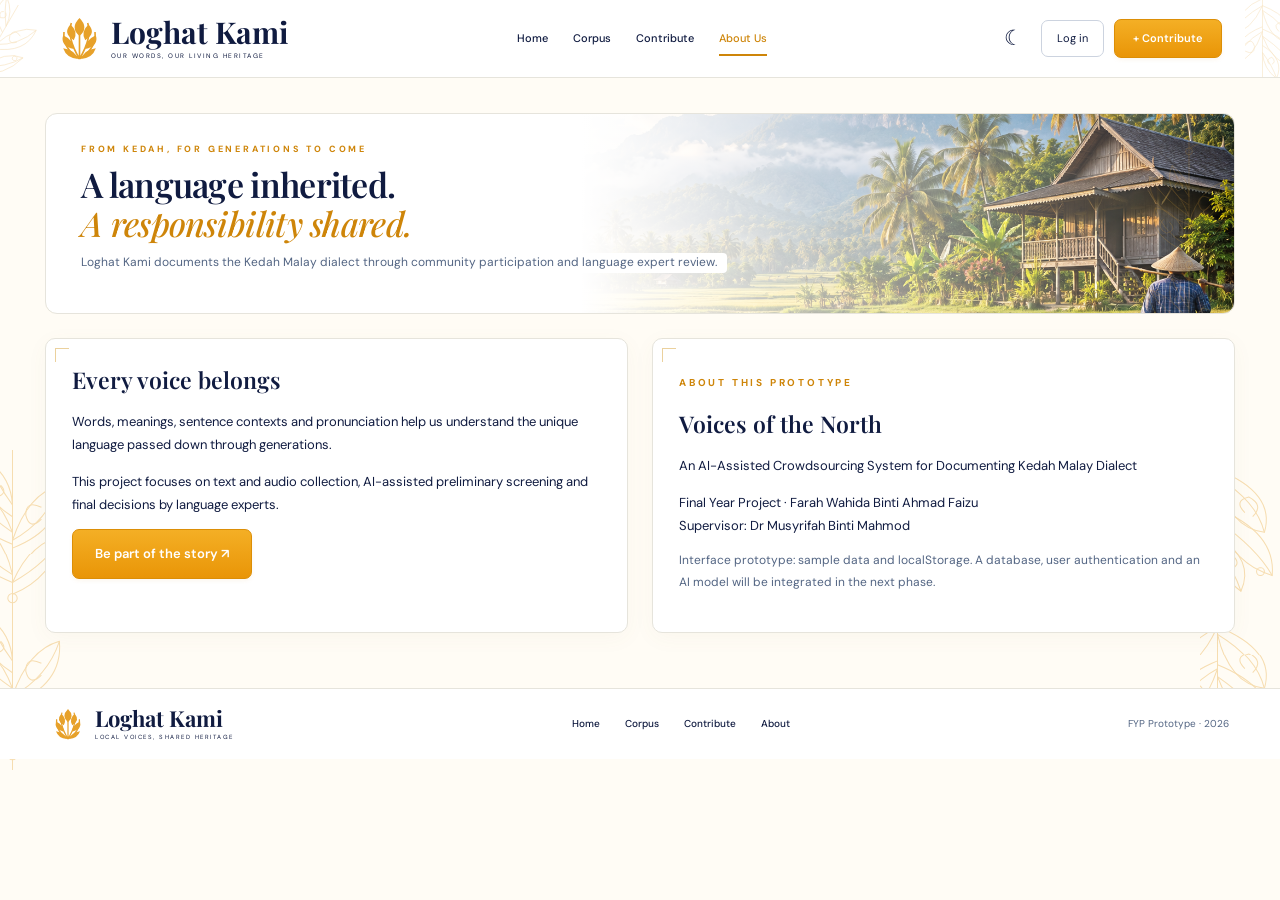
==== commit 9cd09a00: "Add log in,register and professional expert" ====
--- a/loghat-kami/about.html
+++ b/loghat-kami/about.html
@@ -22,7 +22,7 @@
                         d="M25 5Q13 17 25 27Q37 17 25 5M14 13Q4 24 18 32Q24 22 14 13M36 13Q46 24 32 32Q26 22 36 13M5 26Q1 39 18 43Q18 32 5 26M45 26Q49 39 32 43Q32 32 45 26M5 42Q9 54 23 55Q19 44 5 42M45 42Q41 54 27 55Q31 44 45 42"
                         fill="currentColor" />
                 </svg></span><span>Loghat Kami<small>OUR WORDS, OUR LIVING HERITAGE</small></span></a>
-        <nav aria-label="Main navigation"><a href="index.html">Home</a><a href="corpus.html?q=" class="search-nav">Search</a><a href="corpus.html">Corpus</a><a href="contribute.html">Contribute</a><a href="review.html">Expert Review</a><a href="about.html" aria-current="page">About Us</a></nav>
+        <nav aria-label="Main navigation"><a href="index.html">Home</a><a href="corpus.html">Corpus</a><a href="contribute.html">Contribute</a><a href="about.html" aria-current="page">About Us</a></nav>
         <div class="nav-actions"><button id="theme" class="icon-button" aria-label="Toggle colour theme">☀</button><button id="profile" class="outline">Demo access</button><a class="button gold small" href="contribute.html">+
                 Contribute</a></div>
     </header>
@@ -61,4 +61,4 @@
     <div id="toast" role="status"></div>
 </body>
 
-</html>+</html>
--- a/loghat-kami/css/style.css
+++ b/loghat-kami/css/style.css
@@ -12,6 +12,7 @@
     --shadow: 0 16px 45px #0002;
     color-scheme: dark
 }
+.profile-signed-in{display:inline-flex;align-items:center;gap:8px}.profile-signed-in .profile-avatar{width:24px;height:24px;font-size:13px}.toolbar{margin-bottom:0}.search-submit{background:var(--gold);color:var(--bg);border-radius:4px;padding:9px 16px;font-weight:600;white-space:nowrap}.toolbar .search{min-width:260px}.toolbar .search-submit{width:auto;margin:0}.toolbar select{margin-top:0}
 
 html[data-theme=light] {
     --bg: #f8f5ed;
@@ -1190,4 +1191,4 @@
     border-left: 1px solid var(--gold);
     opacity: .6;
     pointer-events: none
-}+}
